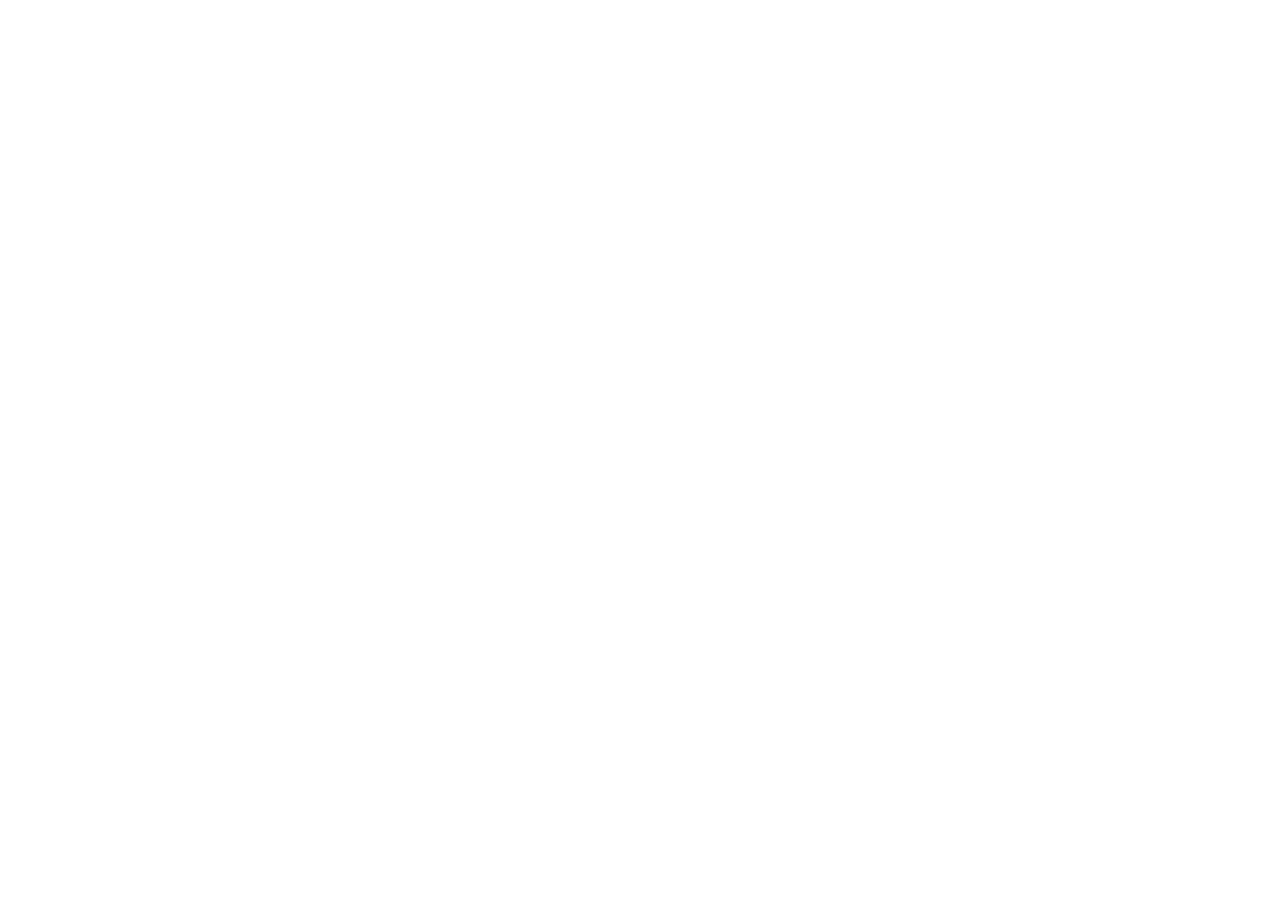
==== resources/html/colors.html @ faf9967e "initialise starter files" ====
<!DOCTYPE html>
<html lang="en">
  <head>
    <meta charset="UTF-8" />
    <meta name="viewport" content="width=device-width, initial-scale=1.0" />
    <meta http-equiv="X-UA-Compatible" content="ie=edge" />
    <link rel="stylesheet" href="../css/style.css" />
    <title>Color Palette</title>
  </head>
  <body></body>
</html>
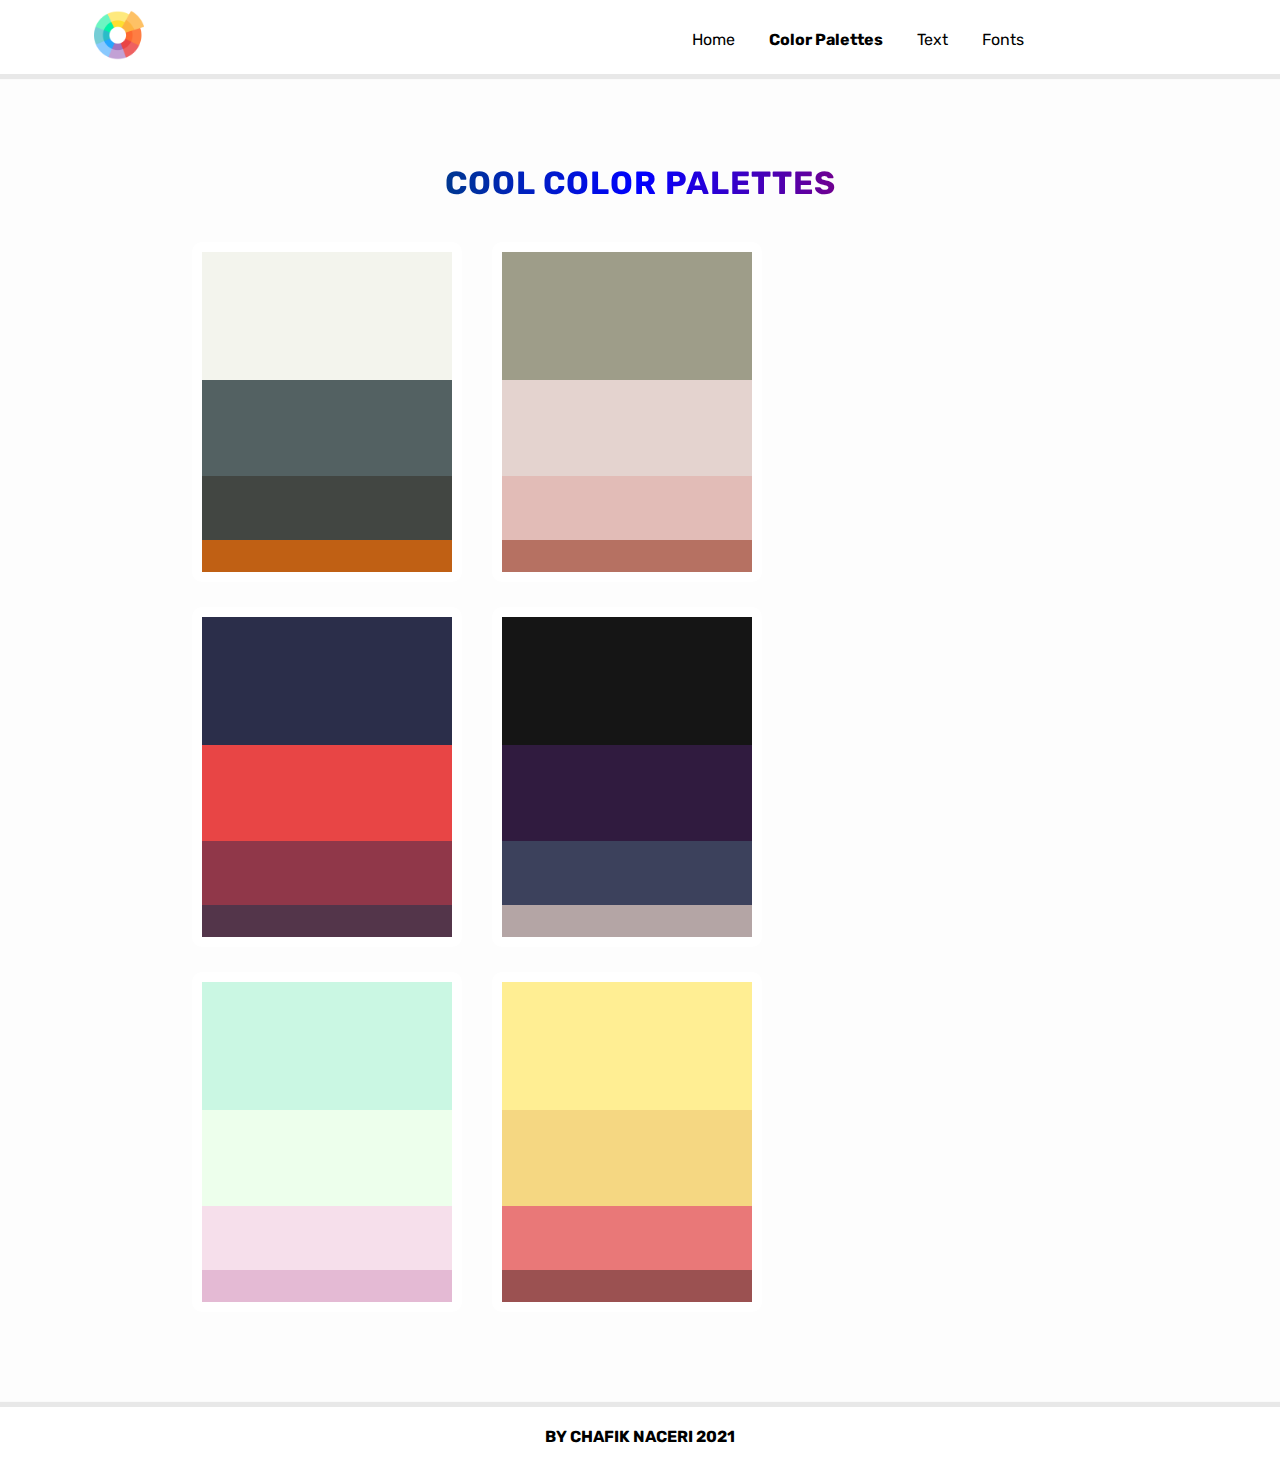
==== commit abad70fa: "create a palette page with color reference" ====
--- a/resources/html/colors.html
+++ b/resources/html/colors.html
@@ -4,8 +4,127 @@
     <meta charset="UTF-8" />
     <meta name="viewport" content="width=device-width, initial-scale=1.0" />
     <meta http-equiv="X-UA-Compatible" content="ie=edge" />
+    <link rel="preconnect" href="https://fonts.gstatic.com" />
+    <link
+      href="https://fonts.googleapis.com/css2?family=Rubik:wght@400;500;700&display=swap"
+      rel="stylesheet"
+    />
     <link rel="stylesheet" href="../css/style.css" />
     <title>Color Palette</title>
   </head>
-  <body></body>
+  <body>
+    <header>
+      <nav>
+        <img id="logo" src="../images/logo.png" alt="Our logo" />
+        <ul>
+          <li>
+            <a href="../../index.html">Home</a>
+          </li>
+          <li>
+            <a href="#" class="active">Color Palettes</a>
+          </li>
+          <li>
+            <a href="./text.html"> Text</a>
+          </li>
+          <li>
+            <a href="./fonts.html">Fonts</a>
+          </li>
+        </ul>
+      </nav>
+    </header>
+
+    <section id="colors">
+      <h1>Cool Color Palettes</h1>
+      <div class="card-container">
+        <div class="card">
+          <div class="color primary" id="beige">
+            <span class="hexcolor">#f3f4ed</span>
+          </div>
+          <div class="color secondary" id="darkgrey">
+            <span class="hexcolor">#536162</span>
+          </div>
+          <div class="color tertiary" id="darkergrey">
+            <span class="hexcolor">#424642</span>
+          </div>
+          <div class="color fourth" id="orange">
+            <span class="hexcolor">#c06014</span>
+          </div>
+        </div>
+        <div class="card">
+          <div class="color primary" id="color-1">
+            <span class="hexcolor">#9e9d89</span>
+          </div>
+          <div class="color secondary" id="color-2">
+            <span class="hexcolor">#e4d3cf</span>
+          </div>
+          <div class="color tertiary" id="color-3">
+            <span class="hexcolor">#e2bcb7</span>
+          </div>
+          <div class="color fourth" id="color-4">
+            <span class="hexcolor">#b67162</span>
+          </div>
+        </div>
+        <div class="card">
+          <div class="color primary" id="color-5">
+            <span class="hexcolor">#2b2e4a</span>
+          </div>
+          <div class="color secondary" id="color-6">
+            <span class="hexcolor">#e84545</span>
+          </div>
+          <div class="color tertiary" id="color-7">
+            <span class="hexcolor">#903749</span>
+          </div>
+          <div class="color fourth" id="color-8">
+            <span class="hexcolor">#53354a</span>
+          </div>
+        </div>
+        <div class="card">
+          <div class="color primary" id="color-9">
+            <span class="hexcolor">#151515</span>
+          </div>
+          <div class="color secondary" id="color-10">
+            <span class="hexcolor">#301b3f</span>
+          </div>
+          <div class="color tertiary" id="color-11">
+            <span class="hexcolor">#3c415c</span>
+          </div>
+          <div class="color fourth" id="color-12">
+            <span class="hexcolor">#b4a5a5</span>
+          </div>
+        </div>
+        <div class="card">
+          <div class="color primary" id="color-13">
+            <span class="hexcolor">#caf7e3</span>
+          </div>
+          <div class="color secondary" id="color-14">
+            <span class="hexcolor">#edffec</span>
+          </div>
+          <div class="color tertiary" id="color-15">
+            <span class="hexcolor">#f6dfeb</span>
+          </div>
+          <div class="color fourth" id="color-16">
+            <span class="hexcolor">#e4bad4</span>
+          </div>
+        </div>
+        <div class="card">
+          <div class="color primary" id="color-17">
+            <span class="hexcolor">#ffee93</span>
+          </div>
+          <div class="color secondary" id="color-18">
+            <span class="hexcolor">#f5d782</span>
+          </div>
+          <div class="color tertiary" id="color-19">
+            <span class="hexcolor">#e97878</span>
+          </div>
+          <div class="color fourth" id="color-20">
+            <span class="hexcolor">#9b5151</span>
+          </div>
+        </div>
+      </div>
+    </section>
+
+    <footer>
+      <p>by chafik naceri 2021</p>
+    </footer>
+  </body>
 </html>
--- a/resources/css/style.css
+++ b/resources/css/style.css
@@ -0,0 +1,222 @@
+* {
+  padding: 0;
+  margin: 0;
+  box-sizing: border-box;
+}
+
+body {
+  background-color: rgb(253, 253, 253);
+}
+
+header {
+  background-color: #fff;
+  box-shadow: 0px 4px 1px 1px rgba(150, 150, 150, 0.2);
+}
+
+nav {
+  width: 90%;
+  /* background-color: white; */
+  padding: 10px 30px;
+  margin: 0 auto;
+  font-family: "Rubik", sans-serif;
+}
+nav img {
+  width: 50px;
+}
+
+nav ul {
+  display: inline-block;
+  float: right;
+  /* vertical-align: super; */
+  width: 60%;
+  text-align: center;
+}
+nav li {
+  display: inline-block;
+  padding: 20px 0;
+}
+
+nav a {
+  text-decoration: none;
+  color: rgb(0, 0, 0);
+}
+nav a:visited,
+nav a:active {
+  color: rgb(0, 0, 0);
+}
+nav a:hover {
+  color: rgb(70, 70, 70);
+}
+
+nav li:not(:last-child) {
+  margin-right: 30px;
+}
+.active {
+  font-weight: bolder;
+}
+
+footer {
+  width: 100%;
+  text-align: center;
+  padding: 20px;
+  background-color: #fff;
+  box-shadow: 0px -4px 1px 1px rgba(150, 150, 150, 0.2);
+}
+footer p {
+  text-transform: uppercase;
+  font-weight: bold;
+  font-family: "Rubik", sans-serif;
+}
+
+/*
+    Color Palettes
+*/
+
+#colors {
+  width: 70%;
+  height: 100%;
+  margin: 70px auto;
+  overflow: auto;
+}
+#colors h1 {
+  text-align: center;
+  text-transform: uppercase;
+  letter-spacing: 1px;
+  padding: 20px;
+  margin-bottom: 20px;
+  font-family: "Rubik", sans-serif;
+  background-image: linear-gradient(to right, green, blue, red);
+  background-size: 100%;
+  background-clip: text;
+  -webkit-background-clip: text;
+  -moz-background-clip: text;
+  -webkit-text-fill-color: transparent;
+  -moz-text-fill-color: transparent;
+}
+
+.card {
+  box-sizing: content-box;
+  width: 250px;
+  height: 320px;
+  background-color: white;
+  position: relative;
+  /* padding: 30px; */
+  float: left;
+  margin-bottom: 25px;
+  border: 10px solid white;
+  border-radius: 10px;
+  overflow: hidden;
+}
+.card-container .card:not(:last-child) {
+  margin-right: 30px;
+}
+.color {
+  width: 100%;
+  position: absolute;
+  left: 0;
+}
+.color:hover > span {
+  opacity: 1;
+}
+.primary {
+  height: 128px;
+  top: 0;
+}
+.secondary {
+  height: 96px;
+  top: 128px;
+}
+.tertiary {
+  height: 64px;
+  top: 224px;
+}
+.fourth {
+  height: 32px;
+  top: 288px;
+}
+#beige {
+  background-color: #f3f4ed;
+}
+#darkgrey {
+  background-color: #536162;
+}
+#darkergrey {
+  background-color: #424642;
+}
+#orange {
+  background-color: #c06014;
+}
+#color-1 {
+  background-color: #9e9d89;
+}
+#color-2 {
+  background-color: #e4d3cf;
+}
+#color-3 {
+  background-color: #e2bcb7;
+}
+#color-4 {
+  background-color: #b67162;
+}
+#color-5 {
+  background-color: #2b2e4a;
+}
+#color-6 {
+  background-color: #e84545;
+}
+#color-7 {
+  background-color: #903749;
+}
+#color-8 {
+  background-color: #53354a;
+}
+#color-9 {
+  background-color: #151515;
+}
+#color-10 {
+  background-color: #301b3f;
+}
+#color-11 {
+  background-color: #3c415c;
+}
+#color-12 {
+  background-color: #b4a5a5;
+}
+#color-13 {
+  background-color: #caf7e3;
+}
+#color-14 {
+  background-color: #edffec;
+}
+#color-15 {
+  background-color: #f6dfeb;
+}
+#color-16 {
+  background-color: #e4bad4;
+}
+#color-17 {
+  background-color: #ffee93;
+}
+#color-18 {
+  background-color: #f5d782;
+}
+#color-19 {
+  background-color: #e97878;
+}
+#color-20 {
+  background-color: #9b5151;
+}
+.hexcolor {
+  position: absolute;
+  letter-spacing: 1px;
+  bottom: 0;
+  color: #fff;
+  font-weight: bold;
+  padding-left: 20px;
+  padding-bottom: 5px;
+  padding-right: 20px;
+  padding-top: 5px;
+  text-transform: uppercase;
+  opacity: 0;
+  background-color: rgba(100, 100, 100, 0.5);
+}
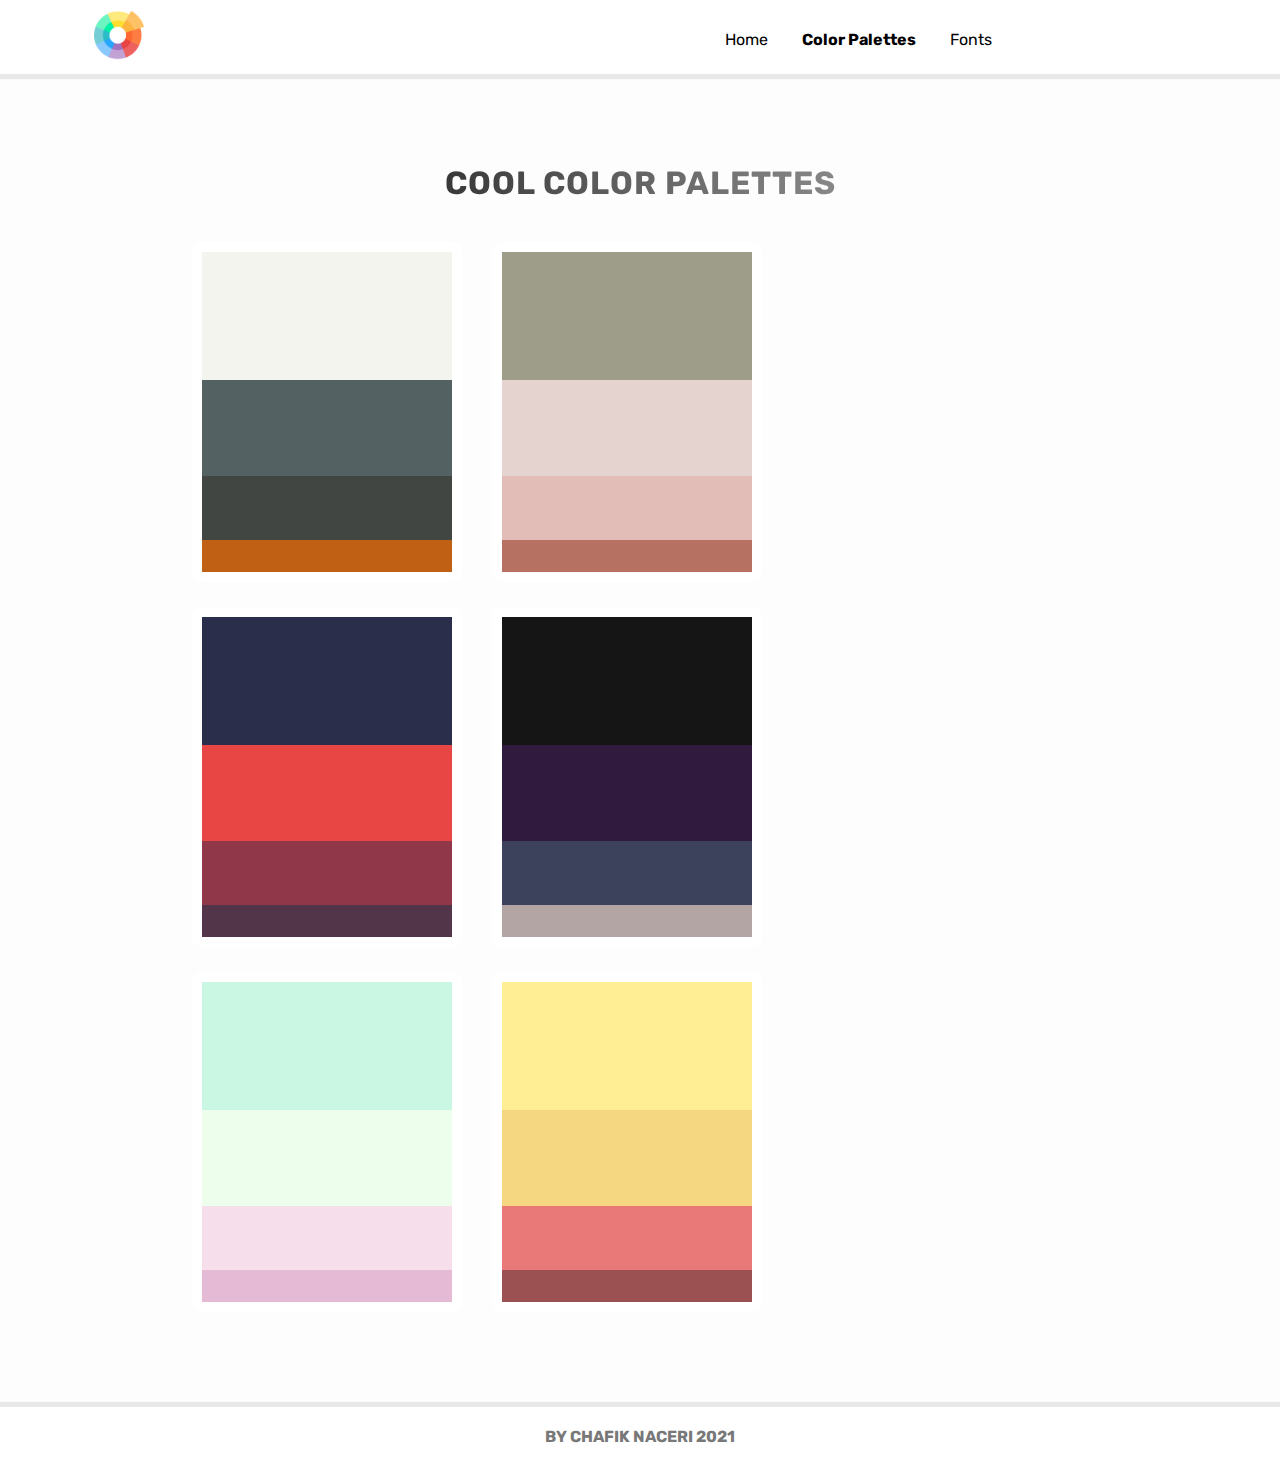
==== commit ea66d9b6: "landing page design" ====
--- a/resources/html/colors.html
+++ b/resources/html/colors.html
@@ -23,9 +23,9 @@
           <li>
             <a href="#" class="active">Color Palettes</a>
           </li>
-          <li>
+          <!-- <li>
             <a href="./text.html"> Text</a>
-          </li>
+          </li> -->
           <li>
             <a href="./fonts.html">Fonts</a>
           </li>
--- a/resources/css/style.css
+++ b/resources/css/style.css
@@ -65,7 +65,64 @@
 footer p {
   text-transform: uppercase;
   font-weight: bold;
+  color: rgb(120, 120, 120);
   font-family: "Rubik", sans-serif;
+}
+main {
+  height: 90vh;
+  background-image: linear-gradient(
+      to right,
+      rgba(200, 50, 50, 0.85),
+      rgba(50, 200, 50, 0.85)
+    ),
+    url("../images/hero.jpg");
+  background-size: cover;
+
+  mix-blend-mode: multiply;
+}
+main h1 {
+  color: white;
+  padding: 70px 10px;
+  text-transform: uppercase;
+  text-align: left;
+  font-size: 40px;
+  font-family: "Roboto", sans-serif;
+}
+.cta p {
+  width: 60%;
+  font-size: 24px;
+  padding-left: 10px;
+  line-height: 1.4;
+  margin-bottom: 10px;
+  color: rgb(200, 200, 200);
+  text-shadow: 1px 0.5px 1px 2px #fff;
+  font-weight: bold;
+}
+.cta {
+  width: 80%;
+  margin: 0 auto;
+  padding: 50px;
+}
+.cta ul {
+  display: inline-block;
+}
+.cta li {
+  display: inline-block;
+  padding: 20px;
+}
+.cta a {
+  text-decoration: none;
+  font-size: 15px;
+  border: 0px solid #fff;
+  padding: 10px 20px;
+  border-radius: 10px;
+  background-color: teal;
+  color: #fff;
+  text-transform: uppercase;
+  font-family: "Roboto", sans-serif;
+}
+.cta a:hover {
+  background-color: turquoise;
 }
 
 /*
@@ -78,14 +135,20 @@
   margin: 70px auto;
   overflow: auto;
 }
-#colors h1 {
+#colors h1,
+#fonts h1 {
   text-align: center;
   text-transform: uppercase;
   letter-spacing: 1px;
   padding: 20px;
   margin-bottom: 20px;
   font-family: "Rubik", sans-serif;
-  background-image: linear-gradient(to right, green, blue, red);
+  background-image: linear-gradient(
+    to right,
+    rgb(0, 0, 0),
+    rgb(100, 100, 100),
+    rgb(180, 180, 180)
+  );
   background-size: 100%;
   background-clip: text;
   -webkit-background-clip: text;
@@ -220,3 +283,64 @@
   opacity: 0;
   background-color: rgba(100, 100, 100, 0.5);
 }
+
+/*
+    Fonts page
+*/
+#fonts {
+  width: 80%;
+  height: 100%;
+  margin: 70px auto;
+  overflow: auto;
+}
+.fonts-container .font-card:not(:last-child) {
+  margin-right: 20px;
+}
+.font-card {
+  width: 100%;
+  background-color: #fff;
+  padding: 30px;
+  color: rgb(150, 150, 150);
+  /* overflow: auto; */
+  float: left;
+  margin-bottom: 20px;
+  border-radius: 10px;
+  box-shadow: 2px 3px 2px 1px rgba(200, 200, 200, 0.3);
+}
+.font-card h3 {
+  margin-bottom: 5px;
+  font-weight: bolder;
+  font-size: 24px;
+  font-family: "Roboto", sans-serif;
+}
+.quote {
+  font-family: "Roboto", sans-serif;
+}
+p.font-styles {
+  font-size: 24px;
+  margin: 20px;
+  line-height: 1.5;
+  color: #000;
+}
+.roboto {
+  font-family: "Roboto", sans-serif;
+}
+.cormorant {
+  font-family: "Cormorant Unicase", serif;
+}
+.sourceCode {
+  font-family: "Source Code Pro", monospace;
+}
+.normal {
+  font-weight: 400;
+}
+.italic {
+  font-weight: 400;
+  font-style: italic;
+}
+.bold {
+  font-weight: 700;
+}
+/* .clearfix {
+  clear: left;
+} */
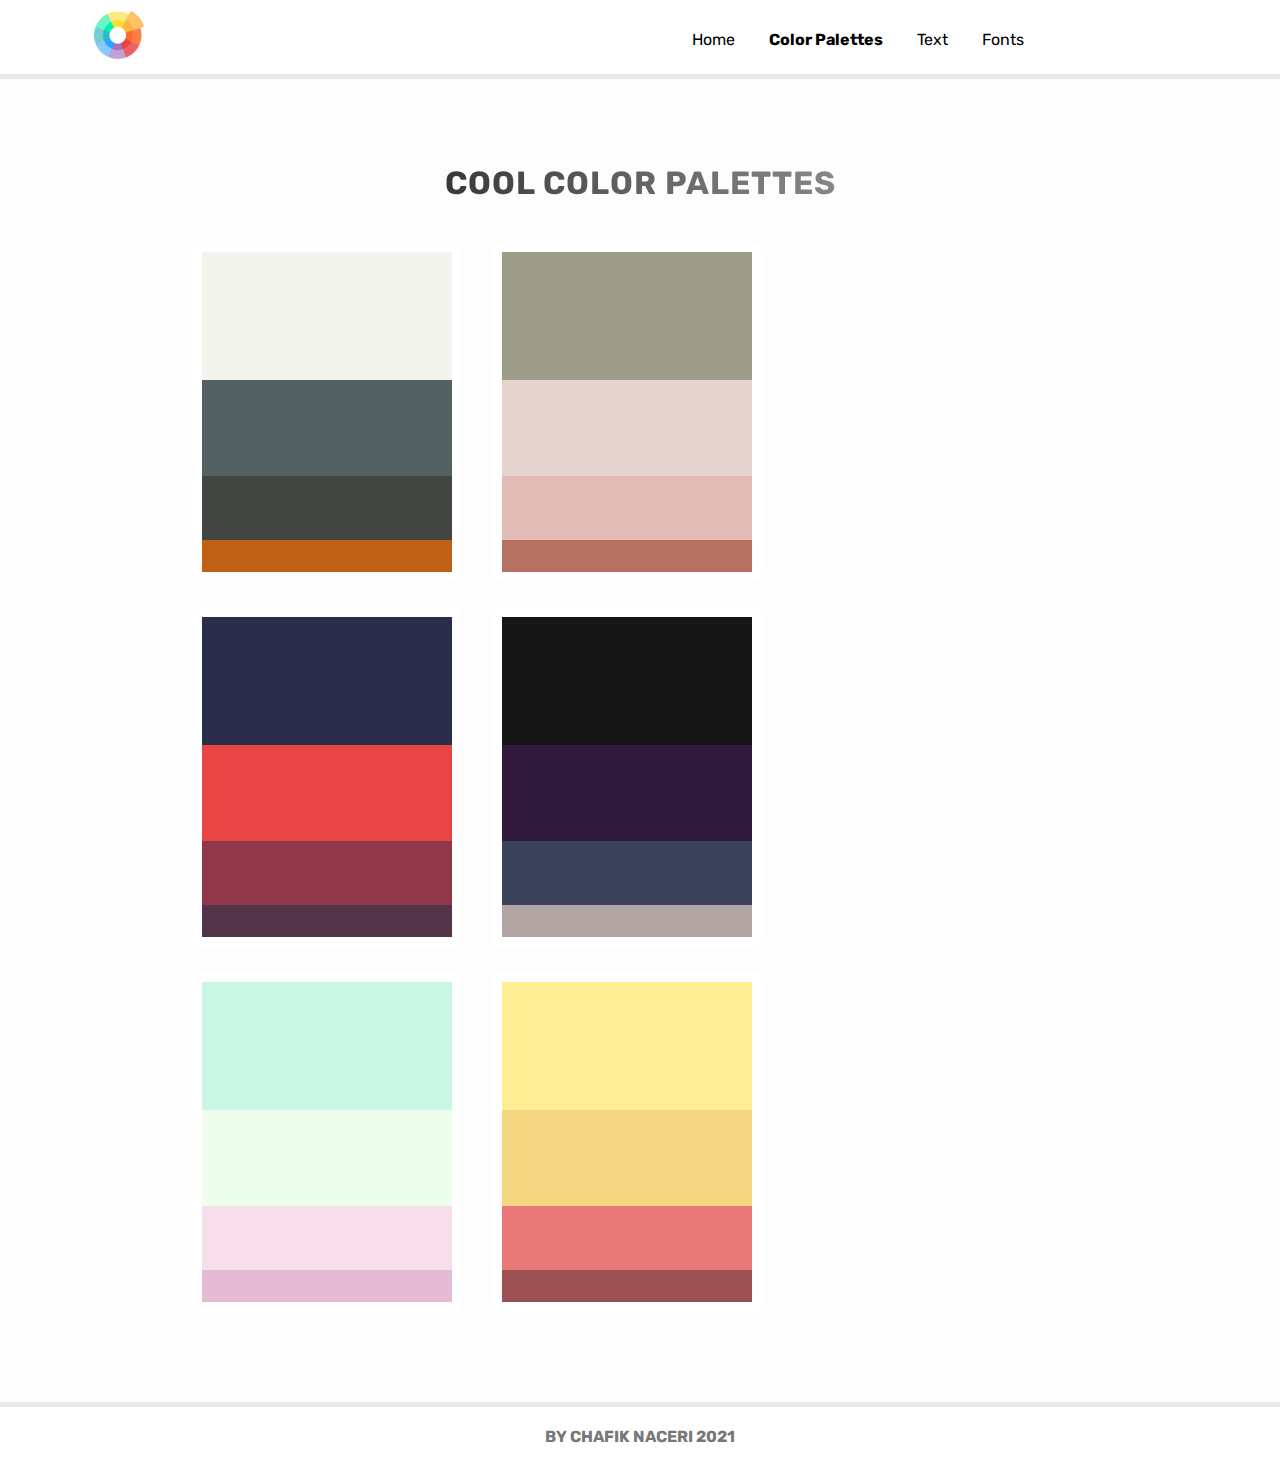
==== commit 30dec03d: "add headings page" ====
--- a/resources/html/colors.html
+++ b/resources/html/colors.html
@@ -23,9 +23,9 @@
           <li>
             <a href="#" class="active">Color Palettes</a>
           </li>
-          <!-- <li>
+          <li>
             <a href="./text.html"> Text</a>
-          </li> -->
+          </li>
           <li>
             <a href="./fonts.html">Fonts</a>
           </li>
--- a/resources/css/style.css
+++ b/resources/css/style.css
@@ -344,3 +344,48 @@
 /* .clearfix {
   clear: left;
 } */
+
+#heading {
+  width: 80%;
+  margin: 30px auto;
+  padding: 10px;
+}
+#heading h1 {
+  text-align: center;
+  text-transform: uppercase;
+  letter-spacing: 1px;
+  font-weight: bold;
+}
+.main-heading {
+  margin-top: 20px;
+  padding: 10px;
+  background-color: #fff;
+}
+.main-heading h2 {
+  text-decoration: underline;
+  margin-bottom: 20px;
+}
+.main-heading p {
+  width: 50%;
+  line-height: 1.6;
+}
+.code {
+  font-weight: bold;
+  display: block;
+  margin: 50px 0;
+  font-size: 24px;
+  font-family: monospace;
+}
+.code--2 {
+  font-size: 20px;
+}
+.code--3 {
+  font-size: 18px;
+}
+.code--4 {
+  font-size: 16px;
+}
+
+code {
+  font-size: 20px;
+}
